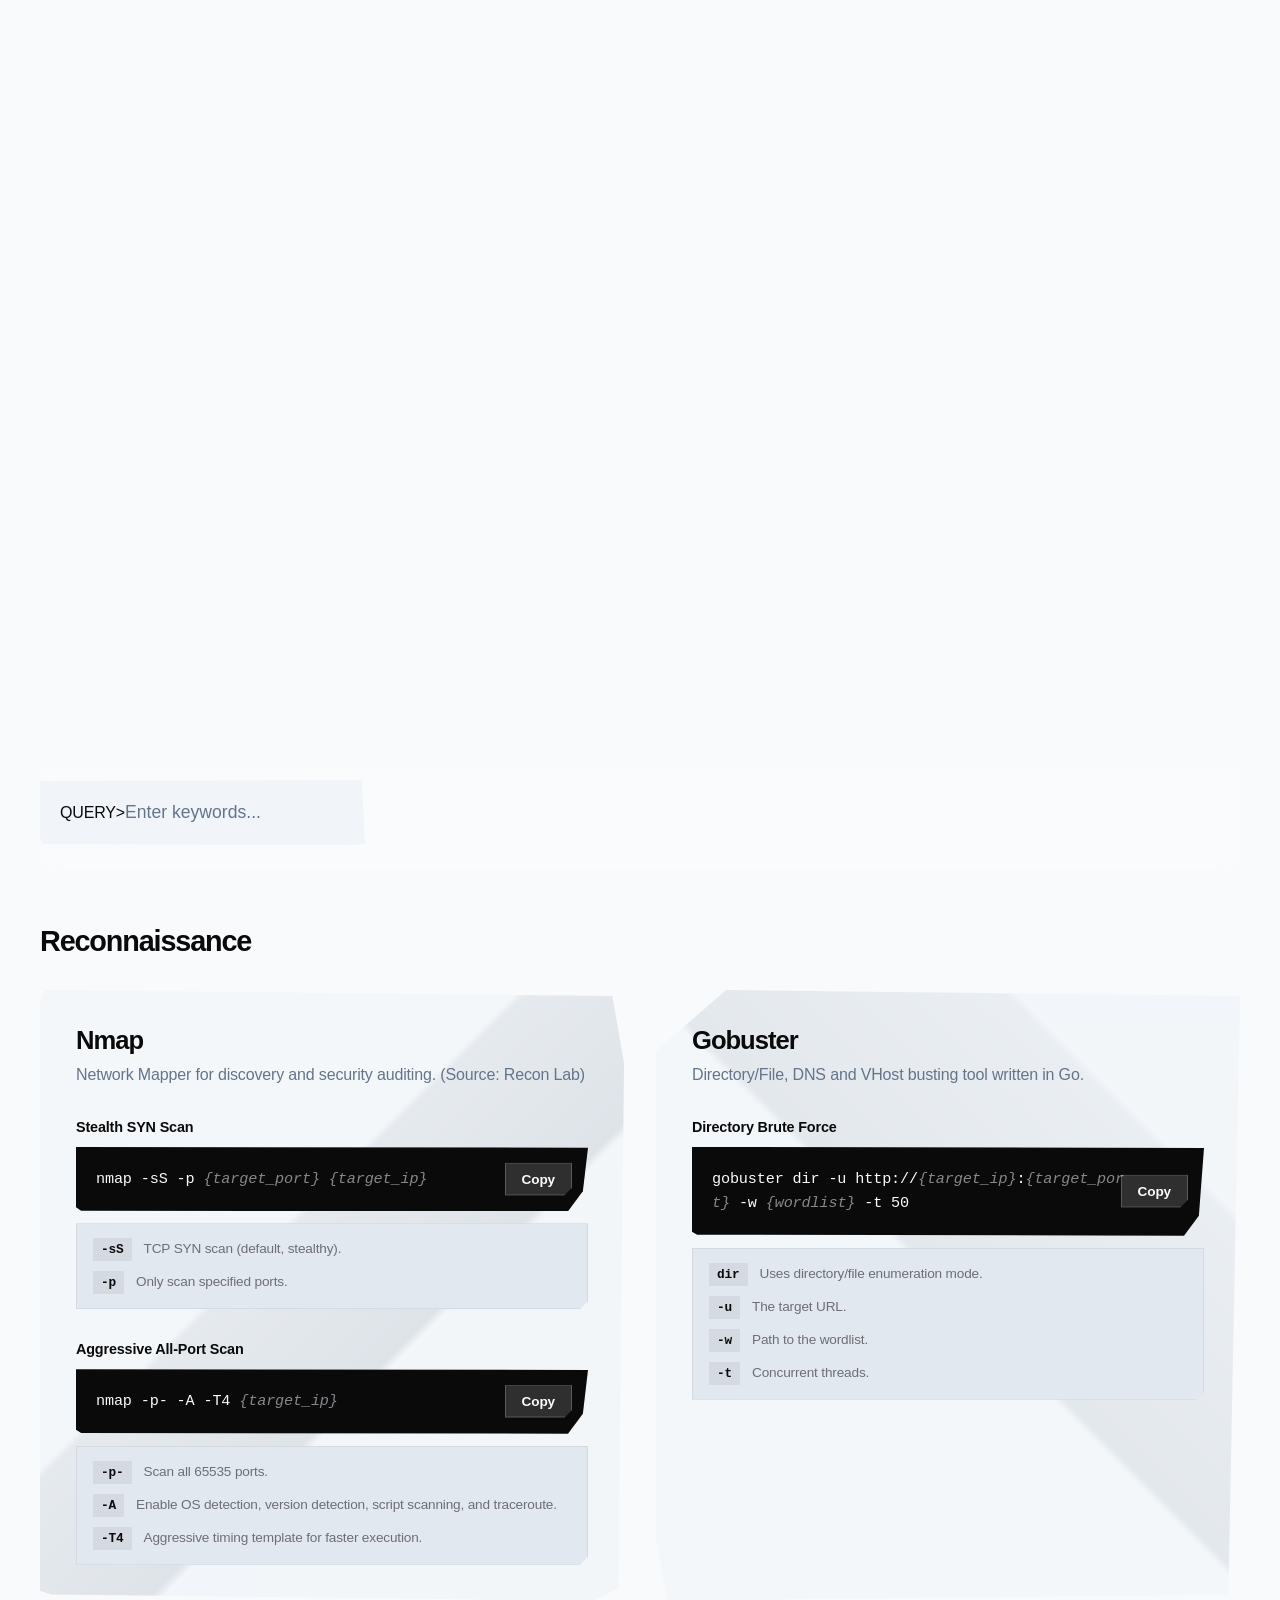
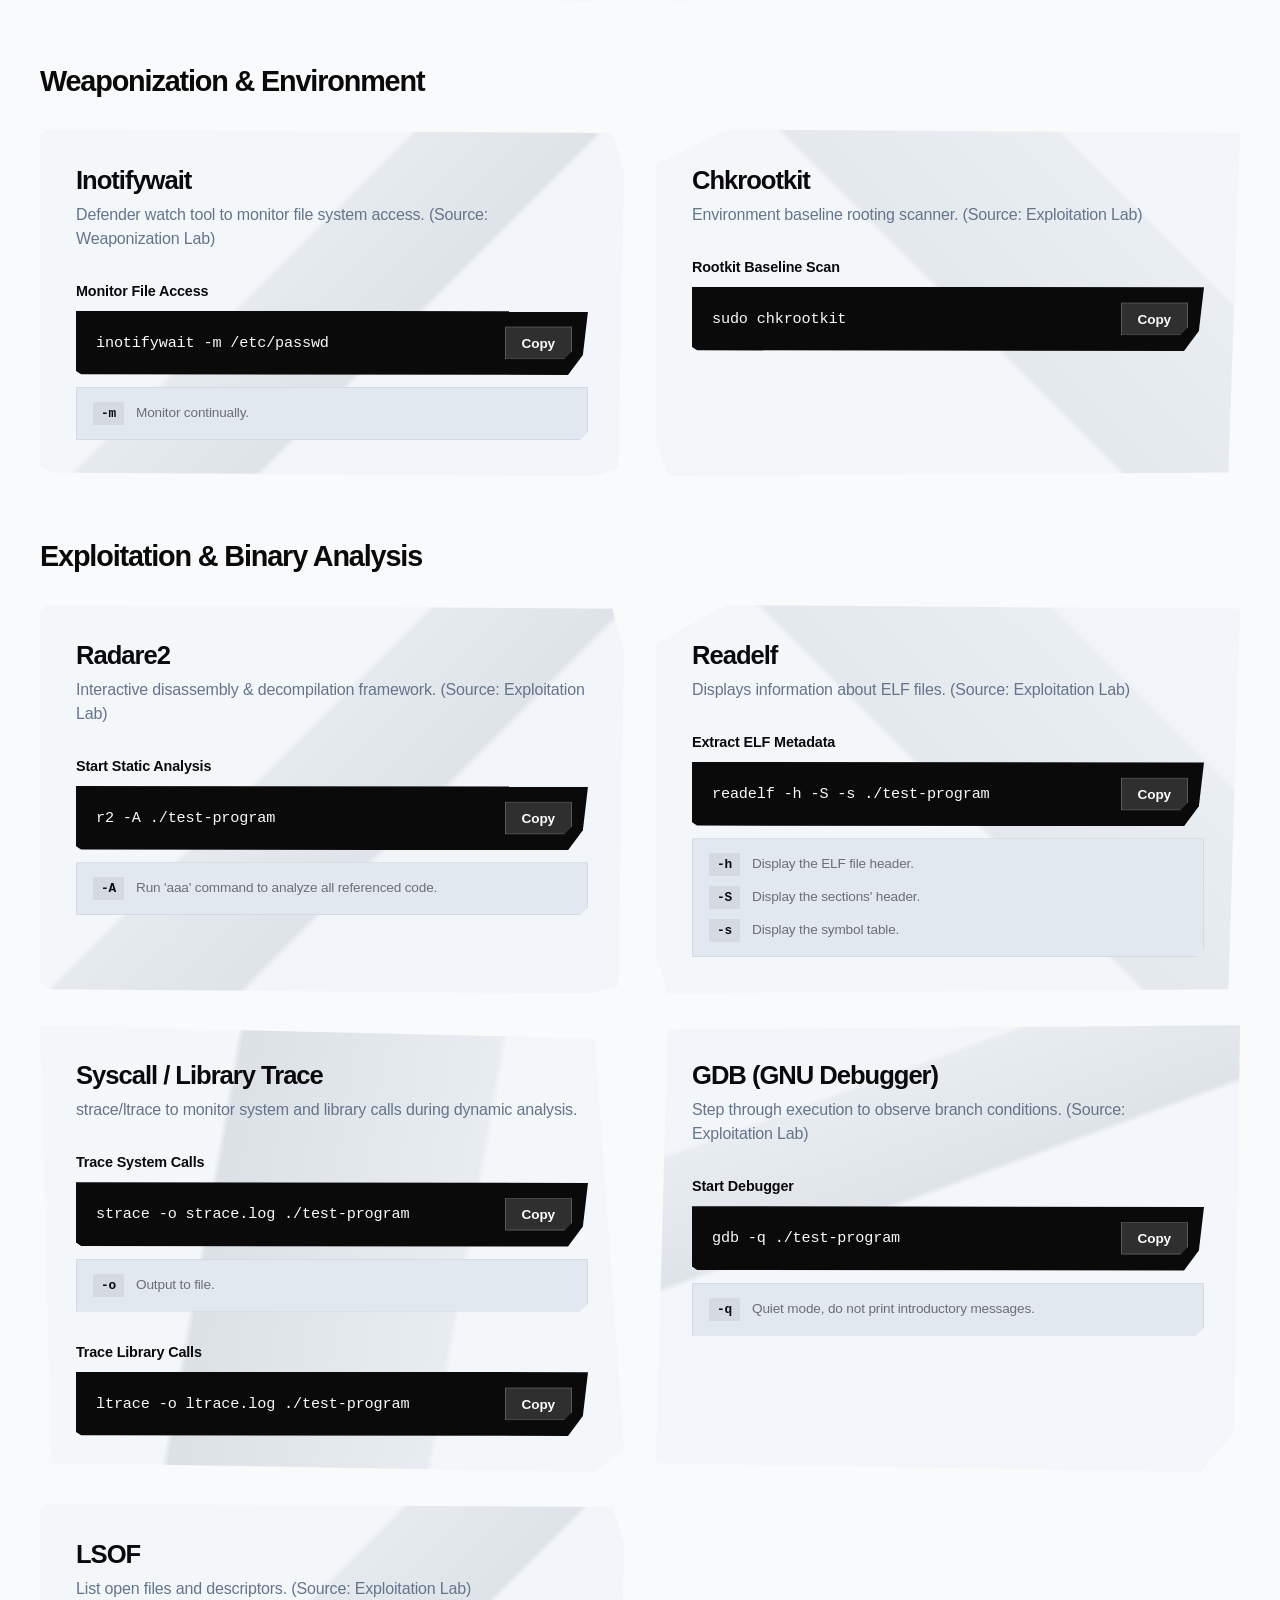
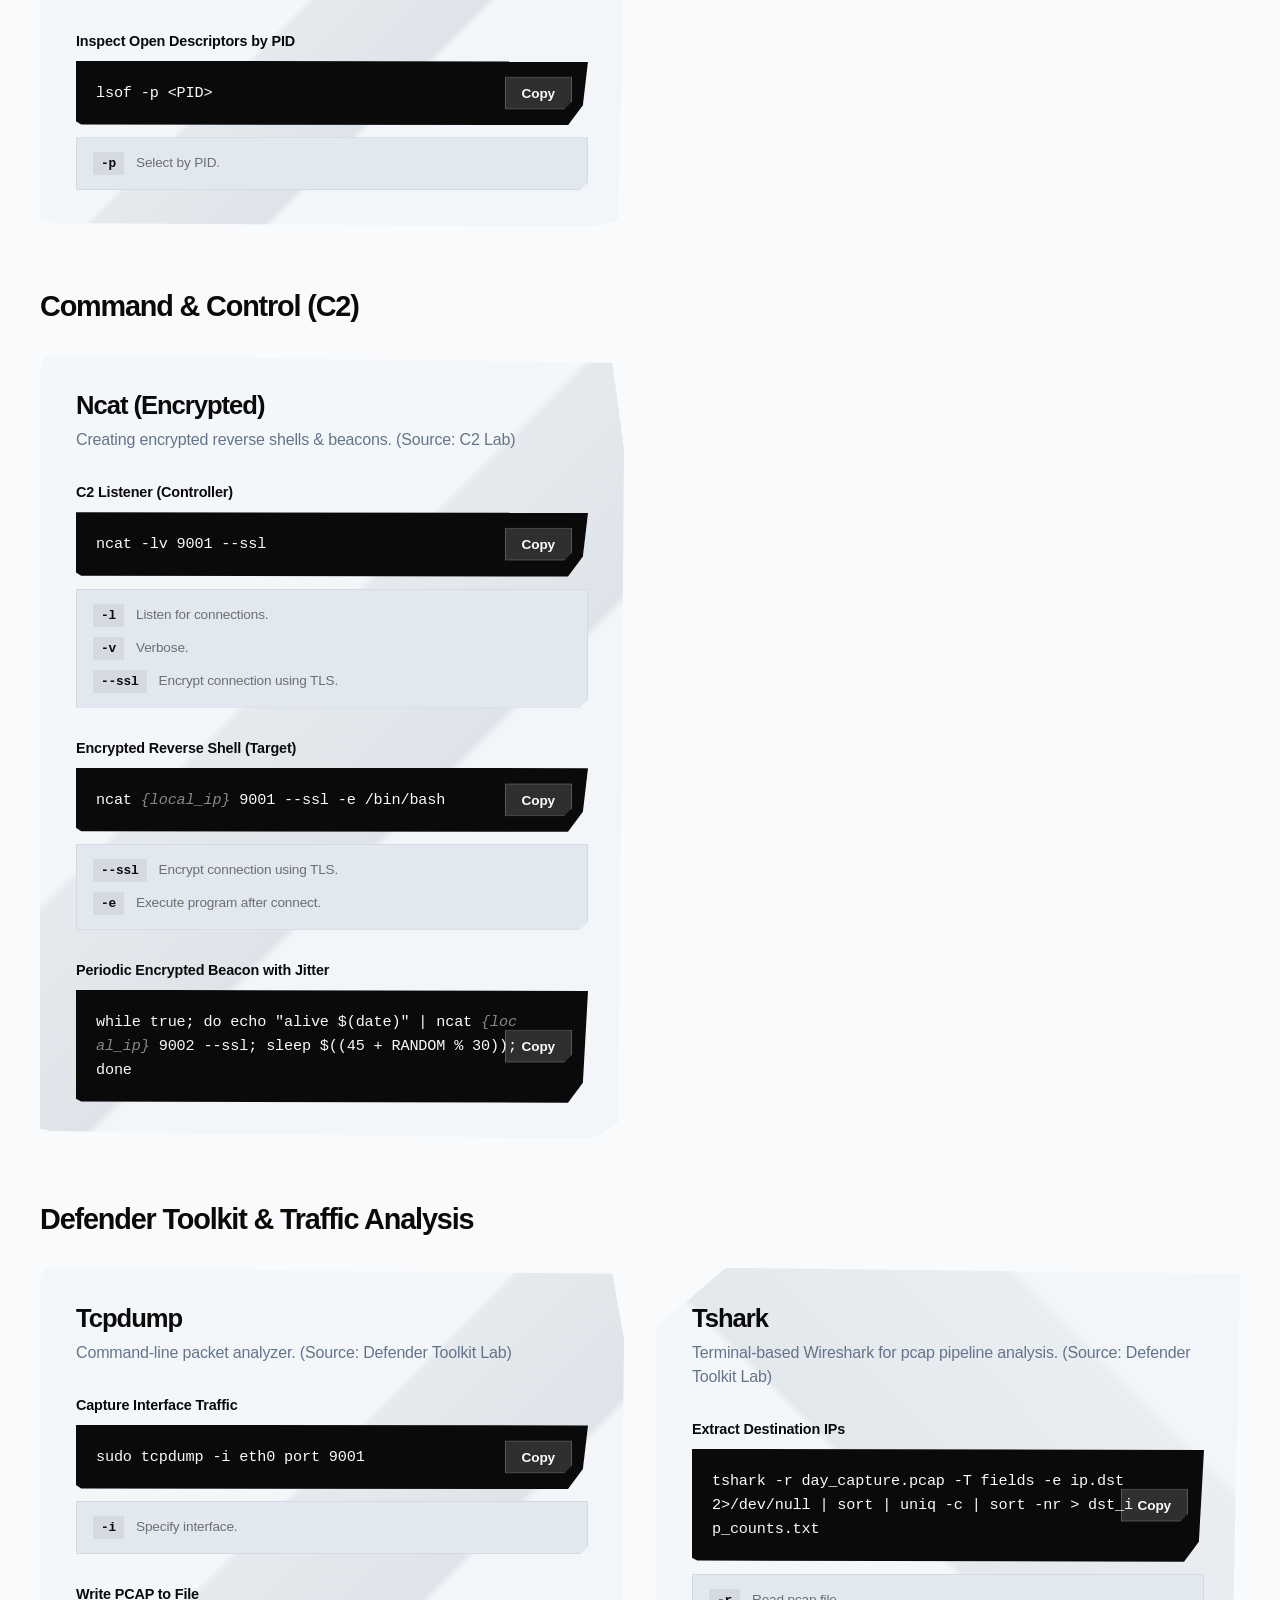
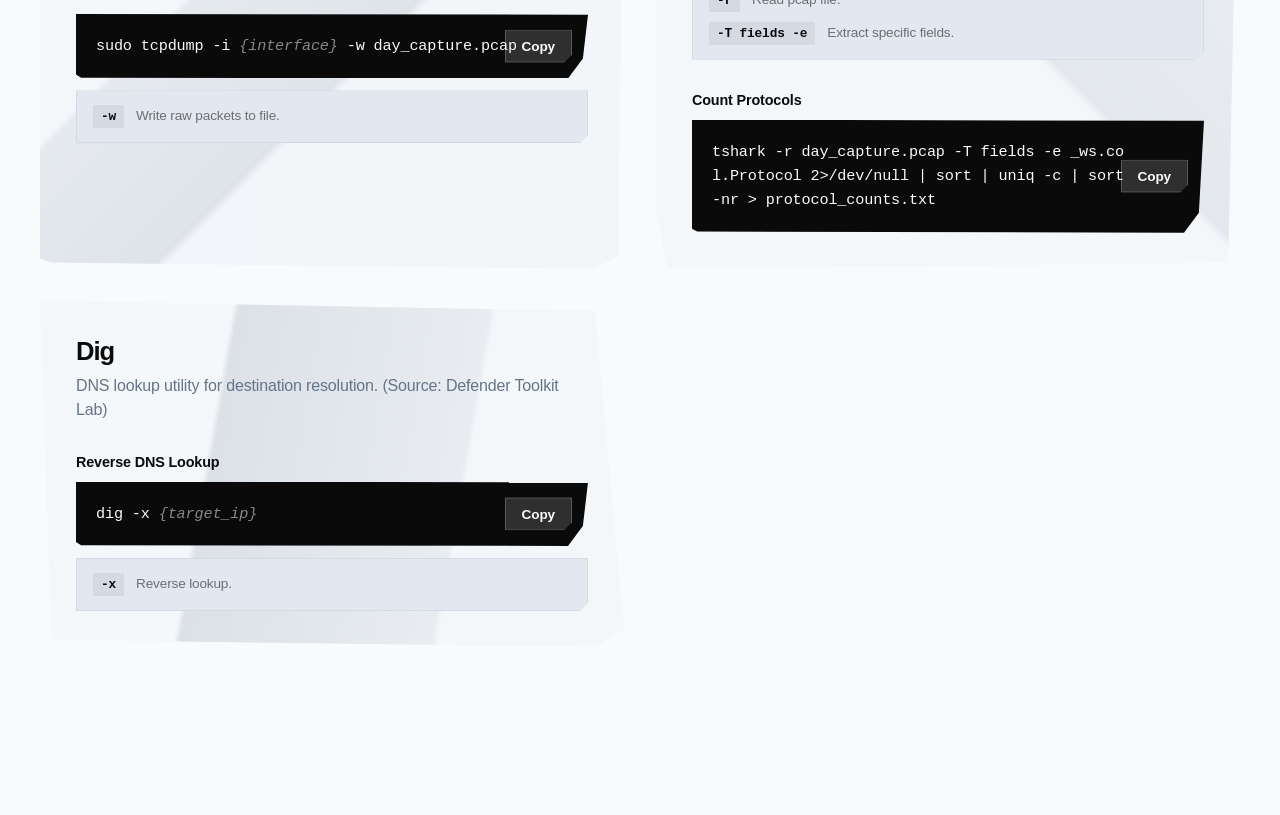
==== index_matrix.html @ f86ede05 "Checkpoint: Finalized Orca Origami Stealth Architecture" ====
<!DOCTYPE html>
<html lang="en">
<head>
    <meta charset="UTF-8">
    <meta name="viewport" content="width=device-width, initial-scale=1.0">
    <title>Cyber Arsenal | Blueprint</title>
    <!-- Modern Fonts: Inter for UI, Fira Code for code blocks -->
    <link rel="preconnect" href="https://fonts.googleapis.com">
    <link rel="preconnect" href="https://fonts.gstatic.com" crossorigin>
    <link href="https://fonts.googleapis.com/css2?family=Fira+Code:wght@400;500;700&family=Inter:wght@300;400;600&display=swap" rel="stylesheet">
    <link rel="stylesheet" href="css/style.css">
</head>
<body>
    <!-- Background overlay elements -->
    <div class="hud-lines"></div>

    <div class="app-container">
        <!-- Sidebar: Global Targets -->
        <aside class="sidebar">
            <div class="sidebar-header">
                <h1 class="logo">CYBER<span>ARSENAL</span><span class="cursor-blink">_</span></h1>
                <p class="subtitle">[ SYSTEM_CORE_V1.0x ]</p>
                <div class="header-divider"></div>
            </div>
            
            <div class="global-state-panel">
                <h2 class="panel-title">/// Global_Variables</h2>
                
                <div class="input-group">
                    <label for="target_ip">Target IP <span class="bracket">]</span></label>
                    <div class="input-wrapper">
                        <span class="prompt-arrow">&gt;_</span>
                        <input type="text" id="target_ip" placeholder="10.10.10.5" />
                    </div>
                </div>
                
                <div class="input-group">
                    <label for="interface">Interface <span class="bracket">]</span></label>
                    <div class="input-wrapper">
                        <span class="prompt-arrow">&gt;_</span>
                        <input type="text" id="interface" placeholder="eth0 / tun0 / wlan0" />
                    </div>
                </div>
                
                <div class="input-group">
                    <label for="target_port">Target Port <span class="bracket">]</span></label>
                    <div class="input-wrapper">
                        <span class="prompt-arrow">&gt;_</span>
                        <input type="text" id="target_port" placeholder="80" />
                    </div>
                </div>
                
                <div class="input-group">
                    <label for="local_ip">Local IP (LHOST) <span class="bracket">]</span></label>
                    <div class="input-wrapper">
                        <span class="prompt-arrow">&gt;_</span>
                        <input type="text" id="local_ip" placeholder="10.10.14.8" />
                    </div>
                </div>
                
                <div class="input-group">
                    <label for="wordlist">Wordlist Path <span class="bracket">]</span></label>
                    <div class="input-wrapper">
                        <span class="prompt-arrow">&gt;_</span>
                        <input type="text" id="wordlist" placeholder="/usr/share/wordlists/rockyou.txt" />
                    </div>
                </div>
                
                <div class="input-group">
                    <label for="username">Target Username <span class="bracket">]</span></label>
                    <div class="input-wrapper">
                        <span class="prompt-arrow">&gt;_</span>
                        <input type="text" id="username" placeholder="admin" />
                    </div>
                </div>
                
                <button id="reset-state" class="btn-outline">[ INIT_PURGE ]</button>
            </div>
        </aside>

        <!-- Main Content: Tool Arsenal -->
        <main class="main-content">
            <header class="main-header">
                <div class="search-container">
                    <span class="search-prompt">QUERY&gt;</span>
                    <input type="text" id="search-tools" placeholder="Enter keywords..." />
                </div>
            </header>
            
            <div class="arsenal-container" id="arsenal-container">
                <!-- Dynamically populated by JS -->
                <div class="loading-state" style="font-family: var(--font-code); color: var(--matrix-primary);">
                    [!] FETCHING_MODULES...
                </div>
            </div>
        </main>
    </div>

    <script src="js/app.js"></script>
</body>
</html>
---- css/style.css ----
:root {
    /* Orca Minimalist Aesthetic */
    --bg-light: #F8FAFC; 
    --surface-color: #F1F5F9; /* Sleek cool grey to make 3D folds visible */
    
    /* Typography Colors */
    --apple-text-dark: #0A0A0B; 
    --apple-text-gray: #64748B;
    --apple-text-light: #F1F5F9;
    
    /* UI Elements */
    --apple-border: rgba(10, 10, 11, 0.06);
    --apple-input-bg: #F1F5F9;
    --apple-blue: #0A192F; 
    --apple-blue-hover: #112240;
    
    /* Code Blocks */
    --code-bg: #0A0A0B; 
    --code-text: #F8FAFC;
    
    /* Fonts */
    --font-ui: -apple-system, BlinkMacSystemFont, "SF Pro Text", "SF Pro Display", "Segoe UI", Roboto, Helvetica, Arial, sans-serif;
    --font-code: "SF Mono", SFMono-Regular, Consolas, "Liberation Mono", Menlo, Courier, monospace;
    
    --transition: all 0.4s cubic-bezier(0.16, 1, 0.3, 1);
}

* {
    box-sizing: border-box;
    margin: 0;
    padding: 0;
    -webkit-font-smoothing: antialiased;
    -moz-osx-font-smoothing: grayscale;
}

body {
    background-color: var(--bg-light);
    color: var(--apple-text-dark);
    font-family: var(--font-ui);
    min-height: 100vh;
    position: relative;
    letter-spacing: -0.01em;
}

.apple-bg-effect {
    display: none; /* No artificial backgrounds, pure space */
}

/* --- Ambient Geometry Watermarks --- */
.bg-watermark {
    position: fixed;
    z-index: 0;
    pointer-events: none;
    opacity: 0.02; /* Incredibly faint stealth watermark */
    mix-blend-mode: multiply;
}

.bg-watermark-1 {
    top: -15%;
    right: -10%;
    transform: rotate(15deg);
}

.bg-watermark-1 img {
    width: 900px;
    height: auto;
}

.bg-watermark-2 {
    bottom: -10%;
    left: -15%;
    transform: rotate(-20deg);
}

.bg-watermark-2 img {
    width: 700px;
    height: auto;
}

.app-container {
    display: block;
    min-height: 100vh;
    width: 100%;
    position: relative;
    transition: filter 0.5s ease-in-out, transform 1s ease-in-out;
}

/* --- CONFIG OVERLAY --- */
.config-overlay {
    position: fixed;
    top: 0; left: 0; width: 100vw; height: 100vh;
    background: rgba(251, 251, 253, 0.6);
    backdrop-filter: blur(28px);
    -webkit-backdrop-filter: blur(28px);
    z-index: 200;
    display: flex;
    align-items: flex-end;
    justify-content: center;
    padding-bottom: 80px;
    opacity: 0;
    pointer-events: none;
    transition: opacity 0.5s cubic-bezier(0.16, 1, 0.3, 1);
}

body.config-open .config-overlay {
    opacity: 1;
    pointer-events: auto;
}

body.config-open {
    overflow: hidden;
}

/* --- FAB (Floating Action Button) --- */
.config-fab {
    position: fixed;
    bottom: 40px;
    right: 40px;
    background: #1D1D1F;
    color: #FFF;
    border: none;
    border-radius: 0;
    padding: 16px 32px;
    display: flex;
    align-items: center;
    gap: 12px;
    font-size: 1.05rem;
    font-weight: 600;
    filter: drop-shadow(6px 6px 0px var(--apple-blue));
    cursor: pointer;
    z-index: 100;
    transition: all 0.2s ease-out;
    font-family: var(--font-ui);
    letter-spacing: -0.01em;
    clip-path: polygon(2% 0%, 98% 2%, 100% 98%, 0% 100%);
}

.config-fab:hover {
    transform: translate(-4px, -4px);
    filter: drop-shadow(10px 10px 0px var(--apple-blue));
}

.config-fab:active {
    transform: translate(0, 0);
    filter: drop-shadow(0px 0px 0px var(--apple-blue));
}

.config-fab svg {
    width: 22px;
    height: 22px;
}

body.config-open .config-fab {
    opacity: 0;
    transform: translateY(30px) scale(0.9);
    pointer-events: none;
}

/* Barrel Roll Easter Egg */
.barrel-roll {
    animation: roll 1.5s cubic-bezier(0.25, 1, 0.5, 1);
}

@keyframes roll {
    0% { transform: rotate(0); }
    100% { transform: rotate(360deg); }
}

/* --- SIDEBAR AS FLOATING MODAL --- */
.sidebar {
    width: 400px;
    max-height: 80vh;
    display: flex;
    flex-direction: column;
    padding: 40px 32px;
    background: var(--surface-color);
    border: none;
    border-radius: 0;
    filter: drop-shadow(12px 12px 0px var(--apple-blue));
    clip-path: polygon(
        1% 1%, 99% -1%, 
        100% calc(100% - 32px), calc(100% - 24px) 100%, 
        -1% 99%, 2% calc(100% - 20px)
    );
    
    /* Animation origin from bottom right */
    transform: translateY(40px) scale(0.9);
    transform-origin: bottom center;
    opacity: 0;
    transition: all 0.5s cubic-bezier(0.16, 1, 0.3, 1);
}

body.config-open .sidebar {
    transform: translateY(0) scale(1);
    opacity: 1;
}

.sidebar-header {
    margin-bottom: 32px;
}

.logo {
    font-size: 1.4rem;
    font-weight: 700;
    letter-spacing: -0.03em;
    color: var(--apple-text-dark);
}

.logo span {
    font-weight: 400;
    color: var(--apple-text-gray);
}

.subtitle {
    font-size: 0.85rem;
    color: var(--apple-text-gray);
    margin-top: 4px;
    font-weight: 500;
}

.global-state-panel {
    flex-grow: 1;
    display: flex;
    flex-direction: column;
    gap: 20px;
    overflow-y: auto;
    padding-right: 12px;
    padding-bottom: 20px;
}

/* Custom Scrollbar - Mac Style */
::-webkit-scrollbar {
    width: 6px;
    height: 6px;
}
::-webkit-scrollbar-track {
    background: transparent; 
}
::-webkit-scrollbar-thumb {
    background: rgba(0,0,0,0.15); 
    border-radius: 10px;
}
::-webkit-scrollbar-thumb:hover {
    background: rgba(0,0,0,0.25); 
}

.panel-title {
    font-size: 0.75rem;
    font-weight: 600;
    text-transform: uppercase;
    letter-spacing: 0.06em;
    color: var(--apple-text-gray);
    margin-bottom: 8px;
}

.input-group {
    display: flex;
    flex-direction: column;
    gap: 8px;
}

.input-group label {
    font-size: 0.85rem;
    color: var(--apple-text-dark);
    font-weight: 600;
    padding-left: 2px;
}

.input-wrapper {
    position: relative;
    border-radius: 0;
    background: var(--apple-input-bg);
    border: 2px solid transparent; /* Hard border */
    transition: var(--transition);
    overflow: hidden;
    clip-path: polygon(0 0, 100% 0, 100% calc(100% - 8px), calc(100% - 8px) 100%, 0 100%);
}

.input-wrapper:focus-within {
    background: var(--surface-color);
    border-color: var(--apple-blue);
}

.input-wrapper input {
    width: 100%;
    background: transparent;
    border: none;
    color: var(--apple-text-dark);
    font-family: var(--font-code);
    font-size: 0.9rem;
    padding: 14px 16px;
    outline: none;
    font-weight: 500;
}

.input-wrapper input::placeholder {
    color: var(--apple-text-gray);
    opacity: 0.6;
    font-weight: 400;
}

.sidebar-footer {
    padding-top: 24px;
}

.btn-apple-outline {
    width: 100%;
    background: transparent;
    color: var(--apple-text-dark);
    border: 2px solid var(--apple-text-dark);
    border-radius: 0;
    padding: 12px;
    font-size: 0.95rem;
    font-weight: 600;
    cursor: pointer;
    transition: all 0.2s ease-out;
    box-shadow: 4px 4px 0px var(--apple-text-dark);
    clip-path: polygon(0 0, 100% 0, 100% calc(100% - 10px), calc(100% - 10px) 100%, 0 100%);
}

.btn-apple-outline:hover {
    background: var(--apple-text-dark);
    color: var(--surface-color);
    transform: translate(-2px, -2px);
    box-shadow: 6px 6px 0px var(--apple-text-dark);
    border-color: var(--apple-text-dark);
}

/* --- MAIN CONTENT --- */
.main-content {
    max-width: 1400px;
    margin: 0 auto;
    display: flex;
    flex-direction: column;
    overflow-y: visible; /* no longer inner scroll */
    padding: 48px 40px;
}

.main-header {
    margin-bottom: 56px;
    position: sticky;
    top: 0;
    z-index: 20;
    padding-top: 12px;
    padding-bottom: 24px;
    display: flex;
    justify-content: space-between;
    align-items: center;
    background: var(--bg-light);
    background: rgba(251, 251, 253, 0.85);
    backdrop-filter: blur(20px);
}

.brand-container {
    display: flex;
    align-items: center;
    gap: 24px;
    user-select: none;
}

.brand-icon {
    width: 96px; /* Massive branding */
    height: 96px;
    border-radius: 0;
    mix-blend-mode: multiply; /* Ensures pure white icon background becomes literally transparent on our off-white app bg */
}

.logo-main {
    font-size: 2.5rem; /* Supersized to match */
    font-weight: 800;
    letter-spacing: -0.05em;
    color: var(--apple-text-dark);
}
.logo-main span {
    font-weight: 400;
    color: var(--apple-text-gray);
}

.search-container {
    display: flex;
    align-items: center;
    max-width: 640px;
    background: var(--surface-color);
    border-radius: 0;
    padding: 6px 20px;
    filter: drop-shadow(6px 6px 0px rgba(10, 25, 47, 0.1));
    border: none; /* Borders conflict with clip-path edges visually */
    transition: all 0.2s ease-out;
    clip-path: polygon(
        0% 2%, 99% 0%, 
        100% 98%, calc(100% - 12px) 100%, 
        1% 99%, 0% calc(100% - 6px)
    );
}

.search-container:focus-within {
    filter: drop-shadow(8px 8px 0px var(--apple-blue));
    transform: translate(-2px, -2px);
}

.search-icon {
    width: 20px;
    height: 20px;
    color: var(--apple-text-gray);
    margin-right: 14px;
}

.search-container input {
    flex-grow: 1;
    background: transparent;
    border: none;
    padding: 16px 0;
    color: var(--apple-text-dark);
    font-family: var(--font-ui);
    font-size: 1.1rem;
    font-weight: 500;
    outline: none;
}

.search-container input::placeholder {
    color: var(--apple-text-gray);
    font-weight: 400;
}

/* --- ARSENAL / TOOL CARDS --- */
.arsenal-container {
    display: flex;
    flex-direction: column;
    gap: 64px;
    padding-bottom: 120px;
}

.category-section {
    animation: simpleFade 0.6s ease-out backwards;
}

@keyframes simpleFade {
    0% { opacity: 0; }
}

.category-title {
    font-size: 1.8rem;
    font-weight: 700;
    color: var(--apple-text-dark);
    margin-bottom: 32px;
    letter-spacing: -0.04em;
}

.tools-grid {
    display: grid;
    grid-template-columns: repeat(auto-fill, minmax(500px, 1fr));
    gap: 32px;
}

/* Pure Apple Hardware Style Card -> Crumpled Origami Geometry */
.tool-card {
    background: var(--surface-color);
    border-radius: 0;
    padding: 36px;
    transition: all 0.2s ease-out;
    filter: drop-shadow(8px 8px 0px rgba(10, 25, 47, 0.05));
    border: none;
    animation: cardEntrance 0.7s cubic-bezier(0.16, 1, 0.3, 1) backwards;
    animation-delay: var(--stagger-delay, 0ms);
    position: relative;
    /* Varied clip-paths applied via pure CSS :nth-child down below */
}

/* Base Origami Crease Plane */
.tool-card::before {
    content: '';
    position: absolute;
    top: 0; right: 0; bottom: 0; left: 0;
    pointer-events: none;
    z-index: 0;
    /* Varied crease gradients applied via CSS :nth-child down below */
}

/* --- THE ORIGAMI VARIATIONS (pseudo-random facets based on nth-card) --- */

/* V1: Right Side Fold (Standard) */
.tool-card:nth-child(4n+1) {
    clip-path: polygon(1% 0%, 98% 1%, 100% 12%, 99% 98%, calc(100% - 32px) 100%, 2% 99%, 0% calc(100% - 10px), 0% 2%);
}
.tool-card:nth-child(4n+1)::before {
    background: linear-gradient(135deg, rgba(255,255,255,0.2) 40%, rgba(10,25,47,0.05) 41%, rgba(10,25,47,0.08) 60%, rgba(255,255,255,0.1) 61%);
}
.tool-card:nth-child(4n+1):hover {
    filter: drop-shadow(12px 12px 0px var(--apple-blue));
    transform: translate(-4px, -4px);
}

/* V2: Top-Left Slash, Horizontal Folds */
.tool-card:nth-child(4n+2) {
    clip-path: polygon(0% 10%, 12% 0%, 100% 1%, 98% 99%, 2% 100%, 0% 90%);
}
.tool-card:nth-child(4n+2)::before {
    background: linear-gradient(45deg, rgba(255,255,255,0.2) 50%, rgba(10,25,47,0.06) 51%, rgba(10,25,47,0.03) 80%, rgba(255,255,255,0.1) 81%);
}
.tool-card:nth-child(4n+2):hover {
    filter: drop-shadow(-10px 10px 0px var(--apple-blue));
    transform: translate(4px, -4px); /* Shadow drops bottom-left, box goes top-right */
}

/* V3: Aggressive Slant, Steep Vertical Fold */
.tool-card:nth-child(4n+3) {
    clip-path: polygon(0% 0%, 95% 3%, 100% 95%, 95% 100%, 2% 98%);
}
.tool-card:nth-child(4n+3)::before {
    background: linear-gradient(100deg, rgba(255,255,255,0.25) 30%, rgba(10,25,47,0.09) 31%, rgba(10,25,47,0.04) 70%, rgba(255,255,255,0.2) 71%);
}
.tool-card:nth-child(4n+3):hover {
    filter: drop-shadow(10px -10px 0px var(--apple-blue));
    transform: translate(-4px, 4px); /* Shadow drops top-right, box goes bottom-left */
}

/* V4: Heavy Bottom Angle, Deep Cut */
.tool-card:nth-child(4n+4) {
    clip-path: polygon(2% 1%, 100% 0%, 99% calc(100% - 40px), calc(100% - 40px) 100%, 0% 98%);
}
.tool-card:nth-child(4n+4)::before {
    background: linear-gradient(160deg, rgba(255,255,255,0.1) 20%, rgba(10,25,47,0.04) 21%, rgba(10,25,47,0.08) 40%, rgba(255,255,255,0.15) 41%);
}
.tool-card:nth-child(4n+4):hover {
    filter: drop-shadow(-12px -10px 0px var(--apple-blue));
    transform: translate(6px, 5px); /* Shadow drops top-left, box goes bottom-right */
}

/* Force text and components above the crease shadow */
.tool-card > * {
    position: relative;
    z-index: 2;
}

@keyframes cardEntrance {
    0% { opacity: 0; transform: translateY(40px); }
}

.tool-header {
    margin-bottom: 32px;
}

.tool-name {
    font-size: 1.6rem;
    font-weight: 700;
    color: var(--apple-text-dark);
    margin-bottom: 8px;
    letter-spacing: -0.04em;
}

.tool-desc {
    font-size: 1rem;
    color: var(--apple-text-gray);
    line-height: 1.5;
    font-weight: 400;
}

.command-block {
    margin-bottom: 32px;
}

.command-block:last-child {
    margin-bottom: 0;
}

.command-title {
    font-size: 0.9rem;
    font-weight: 600;
    color: var(--apple-text-dark);
    margin-bottom: 12px;
}

.command-snippet-container {
    position: relative;
    /* High contrast dark terminal block for tools */
    background: var(--code-bg);
    border-radius: 0;
    padding: 20px 64px 20px 20px;
    display: flex;
    align-items: center;
    border: none;
    clip-path: polygon(
        0% 0%, 100% 1%, 
        99% calc(100% - 20px), calc(100% - 20px) 100%, 
        1% 99%, 0% calc(100% - 4px)
    );
}

.command-text {
    font-family: var(--font-code);
    font-size: 0.95rem;
    color: var(--code-text);
    line-height: 1.6;
    word-break: break-all;
    font-weight: 500;
}

/* Flag Descriptions */
.command-flags {
    margin-top: 12px;
    padding: 14px 16px;
    background: #E2E8F0; /* Slightly darker than card surface to inset */
    border-radius: 0;
    font-size: 0.85rem;
    display: flex;
    flex-direction: column;
    gap: 10px;
    border: 1px solid rgba(0,0,0,0.06);
    clip-path: polygon(0 0, 100% 0, 100% calc(100% - 8px), calc(100% - 8px) 100%, 0 100%);
}

.flag-row {
    display: flex;
    gap: 12px;
    align-items: baseline;
}

.flag-name {
    font-family: var(--font-code);
    font-weight: 600;
    color: var(--apple-text-dark);
    font-size: 0.8rem;
    background: rgba(0,0,0,0.06);
    padding: 4px 8px;
    border-radius: 0;
    white-space: nowrap;
}

.flag-desc {
    color: #6E6E73;
    line-height: 1.5;
    font-weight: 400;
}

/* Dynamic Variables inside dark code block */
.dynamic-var {
    color: #38BDF8; /* Aquatic Neon Cyan */
    font-weight: 600;
}

.missing-var {
    color: #86868B;
    font-style: italic;
    font-weight: 400;
}

.copy-btn {
    position: absolute;
    right: 16px;
    top: 50%;
    transform: translateY(-50%);
    background: rgba(255,255,255,0.15);
    border: 1px solid rgba(255,255,255,0.2);
    color: var(--code-text);
    cursor: pointer;
    transition: all 0.2s ease-out;
    padding: 8px 16px;
    border-radius: 0;
    font-weight: 600;
    font-size: 0.85rem;
    letter-spacing: -0.01em;
    clip-path: polygon(0 0, 100% 0, 100% calc(100% - 8px), calc(100% - 8px) 100%, 0 100%);
}

.copy-btn::after {
    display: none;
}

.copy-btn:hover {
    background: var(--code-text);
    color: var(--code-bg);
}

.copy-btn:active {
    transform: translateY(-50%) translate(2px, 2px);
}

.copy-btn.copied {
    background: #38BDF8; /* Aquatic Cyan Success instead of apple green */
    color: #0A0A0B;
}

/* Apple-style floating notification - Simple and elegant */
.notification {
    position: fixed;
    bottom: 40px;
    left: 50%;
    transform: translateX(-50%) translateY(30px) scale(0.95);
    background: rgba(255, 255, 255, 0.95);
    backdrop-filter: blur(20px);
    border: 1px solid rgba(0,0,0,0.05);
    color: var(--apple-text-dark);
    padding: 16px 32px;
    border-radius: 30px;
    font-size: 1rem;
    font-weight: 600;
    opacity: 0;
    transition: all 0.5s cubic-bezier(0.16, 1, 0.3, 1);
    z-index: 100;
    box-shadow: 0 12px 40px rgba(0,0,0,0.12);
    display: flex;
    align-items: center;
    gap: 12px;
}

.notification::before {
    content: '';
    display: inline-block;
    width: 10px;
    height: 10px;
    background: #34C759;
    border-radius: 50%;
}

.notification.show {
    transform: translateX(-50%) translateY(0) scale(1);
    opacity: 1;
}

@media (max-width: 1200px) {
    .tools-grid { grid-template-columns: 1fr; }
}
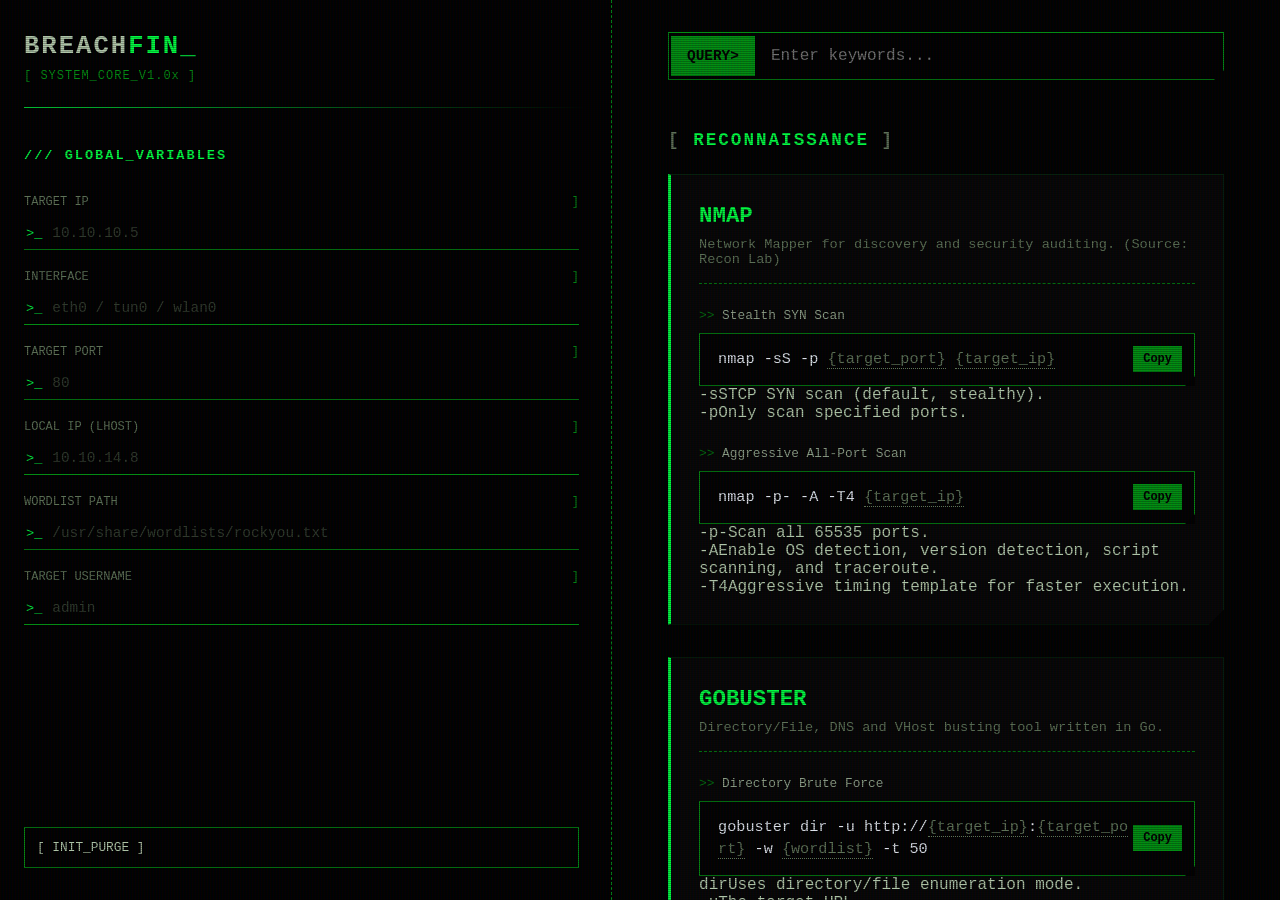
==== commit d4f2d53f: "fix matrix stylesheet" ====
--- a/index_matrix.html
+++ b/index_matrix.html
@@ -3,22 +3,22 @@
 <head>
     <meta charset="UTF-8">
     <meta name="viewport" content="width=device-width, initial-scale=1.0">
-    <title>Cyber Arsenal | Blueprint</title>
-    <!-- Modern Fonts: Inter for UI, Fira Code for code blocks -->
+    <title>BreachFin | Blueprint</title>
+    <!-- Fonts -->
     <link rel="preconnect" href="https://fonts.googleapis.com">
     <link rel="preconnect" href="https://fonts.gstatic.com" crossorigin>
     <link href="https://fonts.googleapis.com/css2?family=Fira+Code:wght@400;500;700&family=Inter:wght@300;400;600&display=swap" rel="stylesheet">
-    <link rel="stylesheet" href="css/style.css">
+    <link rel="stylesheet" href="css/style_matrix.css">
 </head>
 <body>
-    <!-- Background overlay elements -->
+    <!-- Background -->
     <div class="hud-lines"></div>
 
     <div class="app-container">
-        <!-- Sidebar: Global Targets -->
+        <!-- Sidebar -->
         <aside class="sidebar">
             <div class="sidebar-header">
-                <h1 class="logo">CYBER<span>ARSENAL</span><span class="cursor-blink">_</span></h1>
+                <h1 class="logo">BREACH<span>FIN</span><span class="cursor-blink">_</span></h1>
                 <p class="subtitle">[ SYSTEM_CORE_V1.0x ]</p>
                 <div class="header-divider"></div>
             </div>
@@ -78,7 +78,7 @@
             </div>
         </aside>
 
-        <!-- Main Content: Tool Arsenal -->
+        <!-- Main content -->
         <main class="main-content">
             <header class="main-header">
                 <div class="search-container">
@@ -88,7 +88,7 @@
             </header>
             
             <div class="arsenal-container" id="arsenal-container">
-                <!-- Dynamically populated by JS -->
+                <!-- Dynamic content -->
                 <div class="loading-state" style="font-family: var(--font-code); color: var(--matrix-primary);">
                     [!] FETCHING_MODULES...
                 </div>
--- a/css/style_matrix.css
+++ b/css/style_matrix.css
@@ -0,0 +1,526 @@
+:root {
+    --bg-dark: #000000;
+    /* Panel color */
+    --panel-bg: #050505;
+    --panel-border: rgba(0, 255, 65, 0.4);
+
+    /* Accent colors */
+    --matrix-primary: #00FF41;
+    --matrix-dim: #008F11;
+    --matrix-dark: #003B00;
+
+    --text-main: #b2c9ab;
+    /* Muted text */
+    --text-muted: #5e7358;
+
+    --font-code: 'Fira Code', 'Courier New', monospace;
+    /* Code font */
+
+    --transition: all 0.2s ease-out;
+}
+
+* {
+    box-sizing: border-box;
+    margin: 0;
+    padding: 0;
+}
+
+/* Overlay */
+body::before {
+    content: " ";
+    display: block;
+    position: absolute;
+    top: 0;
+    left: 0;
+    bottom: 0;
+    right: 0;
+    background: linear-gradient(rgba(18, 16, 16, 0) 50%, rgba(0, 0, 0, 0.25) 50%), linear-gradient(90deg, rgba(255, 0, 0, 0.06), rgba(0, 255, 0, 0.02), rgba(0, 0, 255, 0.06));
+    z-index: 999;
+    background-size: 100% 2px, 3px 100%;
+    pointer-events: none;
+}
+
+body {
+    background-color: var(--bg-dark);
+    color: var(--text-main);
+    font-family: var(--font-code);
+    /* Code font */
+    height: 100vh;
+    overflow: hidden;
+    position: relative;
+    display: flex;
+    flex-direction: row;
+}
+
+/* Side panel */
+.config-overlay {
+    position: static;
+    width: 320px;
+    height: 100vh;
+    background: transparent;
+    backdrop-filter: none;
+    -webkit-backdrop-filter: none;
+    z-index: 10;
+    display: block;
+    opacity: 1;
+    pointer-events: auto;
+    padding: 0;
+}
+
+.config-fab {
+    display: none !important;
+}
+
+.app-container {
+    flex-grow: 1;
+    display: flex;
+    height: 100vh;
+    width: auto;
+}
+
+/* Sidebar */
+.sidebar {
+    width: 100%;
+    height: 100%;
+    transform: none !important;
+    opacity: 1 !important;
+    background: var(--bg-dark);
+    border: none;
+    border-right: 1px dashed var(--matrix-dim);
+    /* Right border */
+    border-radius: 0;
+    box-shadow: none;
+    display: flex;
+    flex-direction: column;
+    padding: 32px 24px;
+    z-index: 10;
+}
+
+.sidebar-header {
+    margin-bottom: 40px;
+}
+
+.logo {
+    font-size: 1.6rem;
+    font-weight: 700;
+    letter-spacing: 2px;
+    color: var(--text-main);
+    text-transform: uppercase;
+}
+
+.logo span {
+    color: var(--matrix-primary);
+}
+
+.cursor-blink {
+    animation: blink 1s step-end infinite;
+}
+
+@keyframes blink {
+    50% {
+        opacity: 0;
+    }
+}
+
+.subtitle {
+    font-size: 0.75rem;
+    color: var(--matrix-dim);
+    margin-top: 8px;
+    letter-spacing: 1px;
+}
+
+.header-divider {
+    height: 1px;
+    background: linear-gradient(90deg, var(--matrix-primary) 0%, transparent 100%);
+    margin-top: 24px;
+    width: 100%;
+}
+
+.global-state-panel {
+    flex-grow: 1;
+    display: flex;
+    flex-direction: column;
+    gap: 20px;
+    overflow-y: auto;
+    padding-right: 8px;
+}
+
+/* Scrollbar */
+::-webkit-scrollbar {
+    width: 4px;
+    height: 4px;
+}
+
+::-webkit-scrollbar-track {
+    background: var(--bg-dark);
+}
+
+::-webkit-scrollbar-thumb {
+    background: var(--matrix-dim);
+    border-radius: 0;
+    /* Square thumb */
+}
+
+::-webkit-scrollbar-thumb:hover {
+    background: var(--matrix-primary);
+}
+
+.panel-title {
+    font-size: 0.85rem;
+    text-transform: uppercase;
+    color: var(--matrix-primary);
+    margin-bottom: 12px;
+    letter-spacing: 2px;
+}
+
+.input-group {
+    display: flex;
+    flex-direction: column;
+    gap: 8px;
+}
+
+.input-group label {
+    font-size: 0.75rem;
+    color: var(--text-muted);
+    text-transform: uppercase;
+    display: flex;
+    justify-content: space-between;
+}
+
+.input-group label .bracket {
+    color: var(--matrix-dim);
+}
+
+.input-wrapper {
+    display: flex;
+    align-items: center;
+    background: transparent;
+    border-bottom: 1px solid var(--matrix-dim);
+    /* Bottom border */
+    transition: var(--transition);
+}
+
+.input-wrapper:focus-within {
+    border-bottom: 2px solid var(--matrix-primary);
+    background: linear-gradient(90deg, rgba(0, 255, 65, 0.05) 0%, transparent 100%);
+}
+
+.prompt-arrow {
+    color: var(--matrix-primary);
+    font-size: 0.85rem;
+    margin-right: 10px;
+    padding-left: 2px;
+}
+
+.input-group input {
+    background: transparent;
+    border: none;
+    color: var(--text-main);
+    font-family: var(--font-code);
+    padding: 8px 0;
+    outline: none;
+    font-size: 0.9rem;
+    width: 100%;
+}
+
+.input-group input::placeholder {
+    color: var(--text-muted);
+    opacity: 0.5;
+}
+
+#reset-state {
+    background: transparent;
+    border: 1px solid var(--matrix-dim);
+    color: var(--text-main);
+    padding: 12px;
+    margin-top: auto;
+    cursor: pointer;
+    font-family: var(--font-code);
+    font-size: 0.8rem;
+    text-transform: uppercase;
+    transition: var(--transition);
+    border-radius: 0;
+    /* Sharp corners */
+    text-align: left;
+}
+
+#reset-state:hover {
+    background: var(--matrix-primary);
+    color: var(--bg-dark);
+    border-color: var(--matrix-primary);
+    font-weight: bold;
+}
+
+/* Main content */
+.main-content {
+    flex-grow: 1;
+    display: flex;
+    flex-direction: column;
+    padding: 32px 56px;
+    overflow-y: auto;
+    background: repeating-linear-gradient(0deg, rgba(0, 255, 65, 0.01) 0px, transparent 1px, transparent 2px);
+}
+
+.main-header {
+    margin-bottom: 50px;
+}
+
+.brand-container {
+    display: flex;
+    align-items: center;
+    gap: 20px;
+    margin-bottom: 30px;
+}
+
+.brand-icon {
+    width: 64px;
+    height: 64px;
+    /* Icon filter */
+    filter: invert(1) sepia(100%) hue-rotate(80deg) saturate(400%) contrast(200%);
+    border: 1px dashed var(--matrix-dim);
+    padding: 6px;
+    box-shadow: inset 0 0 10px rgba(0, 255, 65, 0.2);
+}
+
+.search-container {
+    display: flex;
+    align-items: center;
+    max-width: 600px;
+    border: 1px solid var(--matrix-dim);
+    background: var(--bg-dark);
+    padding: 2px;
+    /* Box style */
+    position: relative;
+}
+
+/* Search shape */
+.search-container {
+    clip-path: polygon(0 0, 100% 0, 100% calc(100% - 10px), calc(100% - 10px) 100%, 0 100%);
+}
+
+.search-prompt {
+    background: var(--matrix-dim);
+    color: var(--bg-dark);
+    padding: 12px 16px;
+    font-weight: bold;
+    font-size: 0.9rem;
+}
+
+.search-container input {
+    flex-grow: 1;
+    background: transparent;
+    border: none;
+    padding: 12px 16px;
+    color: var(--matrix-primary);
+    font-family: var(--font-code);
+    font-size: 1rem;
+    outline: none;
+}
+
+/* Tool cards */
+.arsenal-container {
+    display: flex;
+    flex-direction: column;
+    gap: 56px;
+    padding-bottom: 80px;
+}
+
+.category-section {
+    animation: fadeIn 0.4s ease forwards;
+    opacity: 0;
+}
+
+@keyframes fadeIn {
+    from {
+        opacity: 0;
+        transform: translateX(-10px);
+    }
+
+    to {
+        opacity: 1;
+        transform: translateX(0);
+    }
+}
+
+.category-title {
+    font-size: 1.1rem;
+    color: var(--matrix-primary);
+    margin-bottom: 24px;
+    text-transform: uppercase;
+    letter-spacing: 2px;
+    display: inline-block;
+}
+
+/* Title marks */
+.category-title::before {
+    content: "[ ";
+    color: var(--text-muted);
+}
+
+.category-title::after {
+    content: " ]";
+    color: var(--text-muted);
+}
+
+.tools-grid {
+    display: grid;
+    grid-template-columns: repeat(auto-fill, minmax(500px, 1fr));
+    gap: 32px;
+}
+
+.tool-card {
+    background: var(--panel-bg);
+    border-left: 3px solid var(--matrix-primary);
+    /* Left border */
+    border-top: 1px solid rgba(0, 255, 65, 0.1);
+    border-right: 1px solid rgba(0, 255, 65, 0.1);
+    border-bottom: 1px solid rgba(0, 255, 65, 0.1);
+    padding: 28px;
+    transition: var(--transition);
+    position: relative;
+    clip-path: polygon(0 0, 100% 0, 100% calc(100% - 15px), calc(100% - 15px) 100%, 0 100%);
+}
+
+.tool-card:hover {
+    background: linear-gradient(135deg, rgba(0, 255, 65, 0.05) 0%, transparent 50%);
+    border-color: var(--matrix-primary);
+}
+
+.tool-header {
+    margin-bottom: 24px;
+    border-bottom: 1px dashed var(--matrix-dim);
+    padding-bottom: 16px;
+}
+
+.tool-name {
+    font-size: 1.4rem;
+    color: var(--matrix-primary);
+    margin-bottom: 8px;
+    text-transform: uppercase;
+}
+
+.tool-desc {
+    font-size: 0.85rem;
+    color: var(--text-muted);
+}
+
+.command-block {
+    margin-bottom: 24px;
+}
+
+.command-block:last-child {
+    margin-bottom: 0;
+}
+
+.command-title {
+    font-size: 0.8rem;
+    color: var(--text-main);
+    margin-bottom: 10px;
+    opacity: 0.8;
+}
+
+.command-title::before {
+    content: ">> ";
+    color: var(--matrix-dim);
+}
+
+.command-snippet-container {
+    position: relative;
+    background: rgba(0, 0, 0, 0.8);
+    border: 1px solid var(--matrix-dim);
+    padding: 14px 18px;
+    padding-right: 60px;
+    display: flex;
+    align-items: center;
+    transition: var(--transition);
+}
+
+.command-snippet-container:hover {
+    border-color: var(--matrix-primary);
+    box-shadow: 0 0 10px rgba(0, 255, 65, 0.1);
+}
+
+/* Corner cut */
+.command-snippet-container::after {
+    content: '';
+    position: absolute;
+    bottom: -1px;
+    right: -1px;
+    border-bottom: 10px solid var(--bg-dark);
+    border-left: 10px solid transparent;
+}
+
+.command-text {
+    font-size: 0.95rem;
+    color: #e2e8f0;
+    line-height: 1.5;
+    word-break: break-all;
+}
+
+/* Dynamic values */
+.dynamic-var {
+    color: var(--matrix-primary);
+    background: rgba(0, 255, 65, 0.1);
+    padding: 0 4px;
+    /* Highlight */
+}
+
+.missing-var {
+    color: var(--text-muted);
+    border-bottom: 1px dotted var(--text-muted);
+}
+
+.copy-btn {
+    position: absolute;
+    right: 12px;
+    top: 50%;
+    transform: translateY(-50%);
+    background: var(--matrix-dim);
+    border: none;
+    color: var(--bg-dark);
+    cursor: pointer;
+    transition: var(--transition);
+    padding: 6px 10px;
+    font-family: var(--font-code);
+    font-size: 0.75rem;
+    font-weight: bold;
+}
+
+.copy-btn:hover {
+    background: var(--matrix-primary);
+    box-shadow: 0 0 8px var(--matrix-primary);
+}
+
+.copy-btn.copied {
+    background: var(--text-main);
+    color: var(--bg-dark);
+}
+
+/* Notification */
+.notification {
+    position: fixed;
+    bottom: 30px;
+    right: 30px;
+    background: var(--matrix-primary);
+    color: var(--bg-dark);
+    padding: 16px 24px;
+    font-size: 0.9rem;
+    font-weight: bold;
+    transform: translateX(120%);
+    opacity: 0;
+    transition: transform 0.3s cubic-bezier(0.175, 0.885, 0.32, 1.275), opacity 0.3s;
+    z-index: 100;
+    border-left: 4px solid var(--text-main);
+}
+
+.notification.show {
+    transform: translateX(0);
+    opacity: 1;
+}
+
+/* Responsive grid */
+@media (max-width: 1200px) {
+    .tools-grid {
+        grid-template-columns: 1fr;
+    }
+}
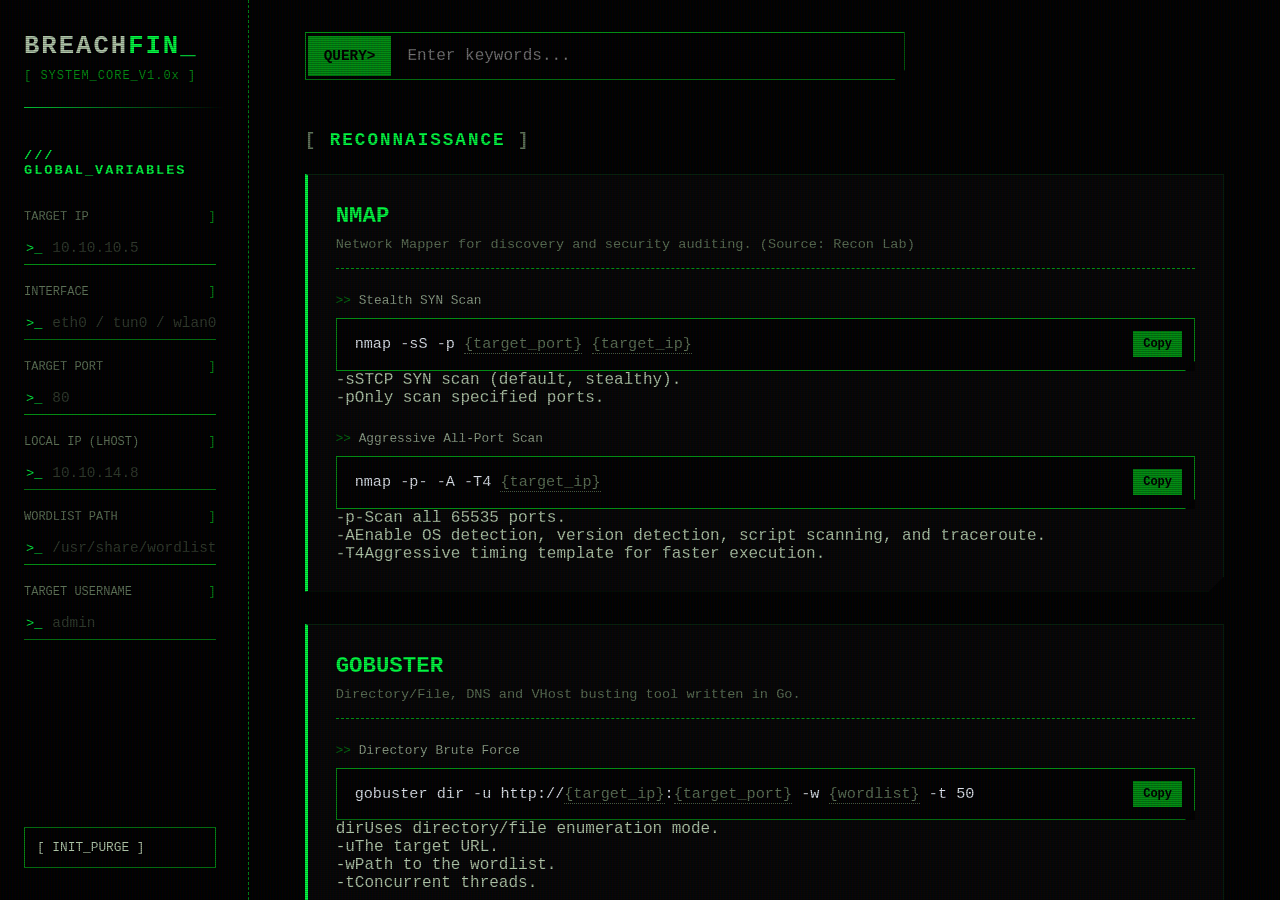
==== commit a4172140: "fix matrix page structure" ====
--- a/index_matrix.html
+++ b/index_matrix.html
@@ -8,15 +8,15 @@
     <link rel="preconnect" href="https://fonts.googleapis.com">
     <link rel="preconnect" href="https://fonts.gstatic.com" crossorigin>
     <link href="https://fonts.googleapis.com/css2?family=Fira+Code:wght@400;500;700&family=Inter:wght@300;400;600&display=swap" rel="stylesheet">
-    <link rel="stylesheet" href="css/style_matrix.css">
+    <link id="theme-stylesheet" rel="stylesheet" href="css/style_matrix.css">
 </head>
 <body>
     <!-- Background -->
     <div class="hud-lines"></div>
 
-    <div class="app-container">
+    <div id="config-overlay" class="config-overlay">
         <!-- Sidebar -->
-        <aside class="sidebar">
+        <aside id="config-panel" class="sidebar">
             <div class="sidebar-header">
                 <h1 class="logo">BREACH<span>FIN</span><span class="cursor-blink">_</span></h1>
                 <p class="subtitle">[ SYSTEM_CORE_V1.0x ]</p>
@@ -74,10 +74,12 @@
                     </div>
                 </div>
                 
-                <button id="reset-state" class="btn-outline">[ INIT_PURGE ]</button>
+                <button id="reset-state">[ INIT_PURGE ]</button>
             </div>
         </aside>
+    </div>
 
+    <div class="app-container">
         <!-- Main content -->
         <main class="main-content">
             <header class="main-header">
@@ -96,6 +98,8 @@
         </main>
     </div>
 
+    <button id="config-fab" class="config-fab" type="button">CONFIG</button>
+
     <script src="js/app.js"></script>
 </body>
 </html>
